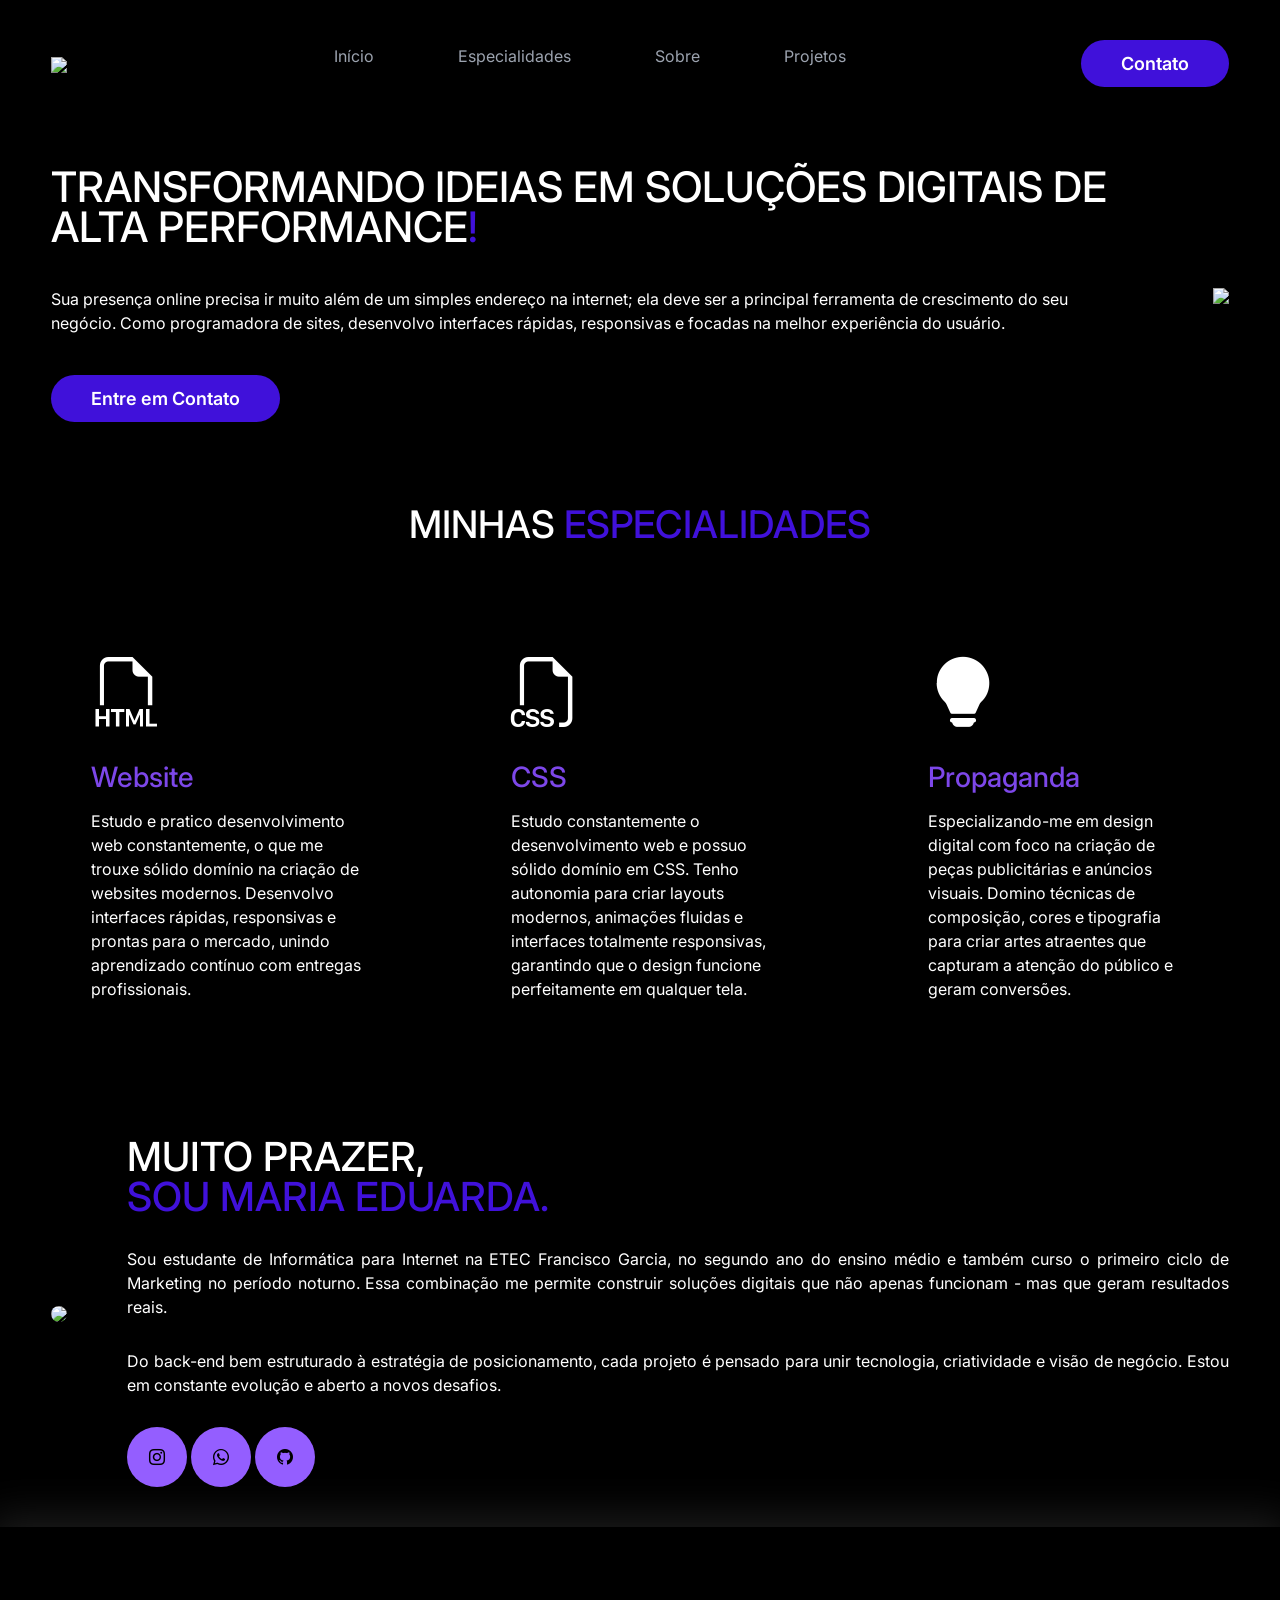
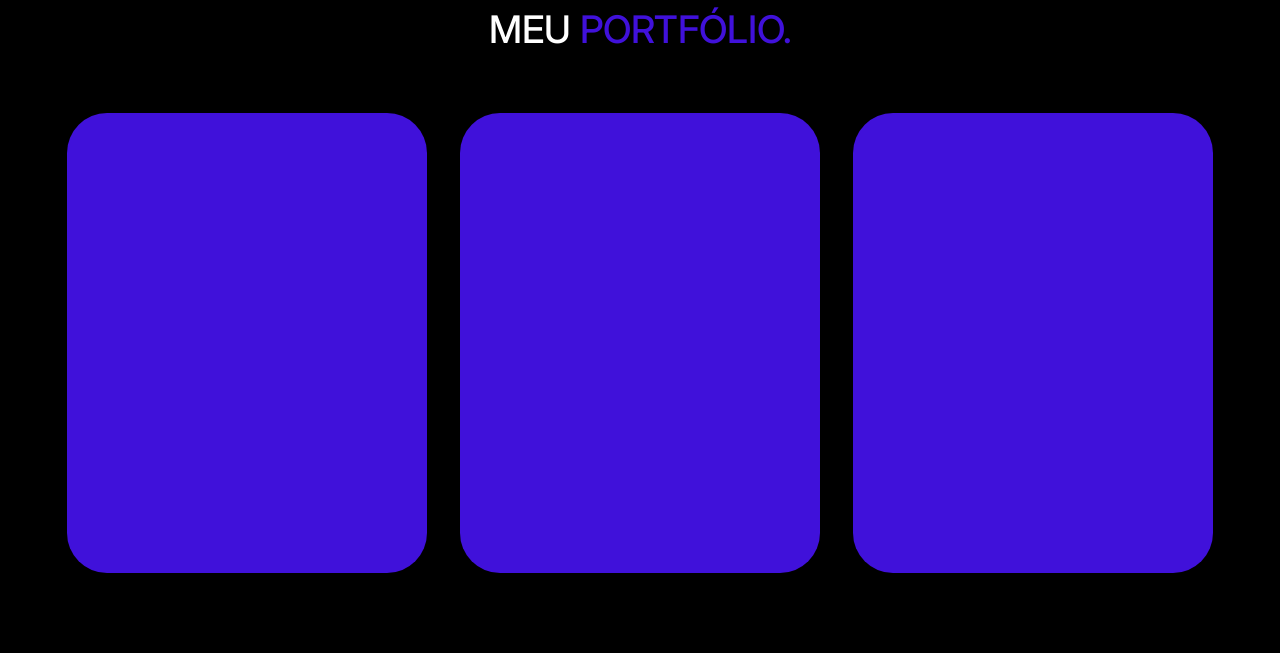
==== index.html @ b735ae2e "prettier formater" ====
<!doctype html>
<html lang="pt-br">
  <head>
    <meta charset="UTF-8" />
    <meta name="viewport" content="width=device-width, initial-scale=1.0" />
    <!-- GOOGLE FONTS-->
    <link rel="preconnect" href="https://fonts.googleapis.com" />
    <link rel="preconnect" href="https://fonts.gstatic.com" crossorigin />
    <link
      href="https://fonts.googleapis.com/css2?family=Inter:ital,opsz,wght@0,14..32,100..900;1,14..32,100..900&display=swap"
      rel="stylesheet"
    />

    <!-- BOOTSTRAP CSS -->
    <link
      href="https://cdn.jsdelivr.net/npm/bootstrap@5.3.3/dist/css/bootstrap.min.css"
      rel="stylesheet"
    />

    <!-- BOOTSTRAP ICONS -->
    <link
      rel="stylesheet"
      href="https://cdn.jsdelivr.net/npm/bootstrap-icons@1.11.3/font/bootstrap-icons.min.css"
    />

    <link rel="stylesheet" href="portfolio.css" />
    <title>Portfólio Maria</title>
  </head>

  <body>
    <header>
      <div class="interface">
        <div class="logo">
          <a href="#">
            <img src="me.png" style="height: 100px" />
          </a>
        </div>
        <!--logo-->
        <nav class="menu-desktop">
          <ul>
            <li><a href="#">Início</a></li>
            <li><a href="#">Especialidades</a></li>
            <li><a href="#">Sobre</a></li>
            <li><a href="#">Projetos</a></li>
          </ul>
        </nav>
        <div class="contato-madu">
          <a href="#">
            <button>Contato</button>
          </a>
        </div>
        <!--contato-madu-->
      </div>
      <!--Interface-->
    </header>

    <main>
      <section class="topo-do-site">
        <div class="interface">
          <div class="flex">
            <div class="txt-topo-site">
              <h1>
                TRANSFORMANDO IDEIAS EM SOLUÇÕES DIGITAIS DE ALTA
                PERFORMANCE<span>!</span>
              </h1>
              <p>
                Sua presença online precisa ir muito além de um simples endereço
                na internet; ela deve ser a principal ferramenta de crescimento
                do seu negócio. Como programadora de sites, desenvolvo
                interfaces rápidas, responsivas e focadas na melhor experiência
                do usuário.
              </p>
              <div class="contato-madu">
                <a href="#"> <button>Entre em Contato</button></a>
              </div>
            </div>
            <!--txt-topo-site-->
            <div class="img-topo-site">
              <img src="msf.png" height="500px" />
            </div>
            <!--img-topo-site-->
          </div>
          <!--flex-->
        </div>
        <!--Interface-->
      </section>
      <!--topo-do-site-->

      <section class="especialidades">
        <div class="interface">
          <h2 class="titulo">MINHAS <span>ESPECIALIDADES</span></h2>
          <div class="flex">
            <div class="especialidades-box">
              <i class="bi bi-filetype-html"></i>
              <h3 style="color: #7d47e9">Website</h3>
              <p>
                Estudo e pratico desenvolvimento web constantemente, o que me
                trouxe sólido domínio na criação de websites modernos.
                Desenvolvo interfaces rápidas, responsivas e prontas para o
                mercado, unindo aprendizado contínuo com entregas profissionais.
              </p>
            </div>
            <!--especialidades-box-->
            <div class="especialidades-box">
              <i class="bi bi-filetype-css"></i>
              <h3 style="color: #7d47e9">CSS</h3>
              <p>
                Estudo constantemente o desenvolvimento web e possuo sólido
                domínio em CSS. Tenho autonomia para criar layouts modernos,
                animações fluidas e interfaces totalmente responsivas,
                garantindo que o design funcione perfeitamente em qualquer tela.
              </p>
            </div>
            <!--especialidades-box-->
            <div class="especialidades-box">
              <i class="bi bi-lightbulb-fill"></i>
              <h3 style="color: #7d47e9">Propaganda</h3>
              <p>
                Especializando-me em design digital com foco na criação de peças
                publicitárias e anúncios visuais. Domino técnicas de composição,
                cores e tipografia para criar artes atraentes que capturam a
                atenção do público e geram conversões.
              </p>
            </div>
            <!--especialidades-box-->
          </div>
          <!--flex-->
        </div>
        <!--Interface-->
      </section>
      <!--especialidades-->

      <section class="sobre">
        <div class="interface">
          <div class="flex">
            <div class="img-sobre">
              <img src="Madu.png" style="height: 300px; border-radius: 20px" />
            </div>
            <!--img-sobre-->
            <div class="txt-sobre">
              <h2>MUITO PRAZER, <span> SOU MARIA EDUARDA.</span></h2>
              <p>
                Sou estudante de Informática para Internet na ETEC Francisco
                Garcia, no segundo ano do ensino médio e também curso o primeiro
                ciclo de Marketing no período noturno. Essa combinação me
                permite construir soluções digitais que não apenas funcionam -
                mas que geram resultados reais.
              </p>
              <p>
                Do back-end bem estruturado à estratégia de posicionamento, cada
                projeto é pensado para unir tecnologia, criatividade e visão de
                negócio. Estou em constante evolução e aberto a novos desafios.
              </p>
              <div class="social-madu">
                <a href="#"
                  ><button><i class="bi bi-instagram"></i></button
                ></a>
                <a
                  href="https://wa.me/5519996083109?text=Oi,%20vi%20seu%20portfólio%20e%20gostaria%20de%20mais%20informações!"
                  target="_blank"
                >
                  <button><i class="bi bi-whatsapp"></i></button
                ></a>
                <a href="https://github.com/mariaeduardaCoderDev"
                  ><button><i class="bi bi-github"></i></button
                ></a>
              </div>
              <!--social-madu-->
            </div>
            <!--txt-sobre-->
          </div>
          <!--flex-->
        </div>
        <!--interface-->
      </section>
      <!--sobre-->

      <section class="portfolio">
        <div class="interface">
          <h2 class="titulo">MEU <span>PORTFÓLIO.</span></h2>
          <div class="flex">
            <div class="img-port">
              <div class="overlay">
                Fotografia e Edição de Fotos <br />
                (Projeto Pessoal)
              </div>
            </div>
            <div class="img-port2">
              <div class="overlay">
                <p>
                  Projeto Arrecadação Solidária <br />
                  (Projeto do Ensino médio
                </p>
              </div>
            </div>
            <div class="img-port3">
              <div class="overlay">
                Projeto NSA <br />
                (Projeto MTEC Informática)
              </div>
            </div>
          </div>
          <!--flex-->
        </div>
        <!--interface-->
      </section>
      <!--portfolio-->
    </main>
  </body>
</html>
---- portfolio.css ----
/* ESTILO GERAL */
* {
  margin: 0px;
  padding: 0px;
  box-sizing: border-box;
  font-family: "Inter", sans-serif;
}

body {
  background-color: #000000;
  height: 100vh;
}

.interface {
  max-width: 1280px;
  margin: 0 auto;
}

.flex {
  display: flex;
}

.contato-madu a button {
  cursor: pointer;
  font-weight: 600;
  padding: 10px 40px;
  font-size: 18px;
  color: #fff;
  background-color: #4011da;
  border: 0;
  border-radius: 30px;
}

h2.titulo {
  color: #fff;
  font-size: 38px;
  text-align: center;
}

h2.titulo span {
  color: #4011da;
}

/* ESTILO CABEÇALHO */
header {
  padding: 40px 4%;
}

header > .interface {
  display: flex;
  align-items: center;
  justify-content: space-between;
}

header a {
  color: #9ca3af;
  text-decoration: none;
  display: inline-block;
  transition: 0.2s;
}

header a:hover {
  color: #945eff;
  transform: scale(1.05);
}

header nav ul {
  list-style-type: none;
}

.menu-desktop ul li {
  display: inline-block;
  padding: 0 40px;
}

.contato-madu a button:hover {
  box-shadow: 0px 0px 8px #8141ff;
  transform: scale(1.05);
  transition: 0.2s;
}

/* ESTILO DO TOPO DO SITE */
section.topo-do-site {
  padding: 40px 4%;
}

section.topo-do-site .flex {
  align-items: center;
  justify-content: center;
  gap: 90px;
}

.topo-do-site h1 {
  color: #fff;
  font-size: 42px;
  line-height: 40px;
}

.topo-do-site .txt-topo-site h1 span {
  color: #4011da;
}

.topo-do-site .txt-topo-site p {
  color: #fff;
  margin: 40px 0px;
}

.topo-do-site .img-topo-site {
  position: relative;
  animation: flutuar 2s ease-in-out infinite alternate;
}

@keyframes flutuar {
  0% {
    top: 0;
  }
  100% {
    top: 30px;
  }
}

/* ESTILO DAS ESPECIALIDADES */
section.especialidades {
  padding: 40px 4%;
}

.especialidades .flex {
  gap: 60px;
}

.especialidades .especialidades-box {
  color: #fff;
  padding: 40px;
  margin-top: 45px;
  border-radius: 20px;
  transition: 0.2s;
}

.especialidades .especialidades-box i {
  font-size: 70px;
  color: #ffffff;
}

.especialidades .especialidades-box h3 {
  font-size: 28px;
  margin: 15px 0px;
}

.especialidades .especialidades-box:hover {
  transform: scale(1.05);
  box-shadow: 0 0 8px #ffffff8e;
}

/* ESTILO SOBRE */
section.sobre {
  padding: 40px 4%;
}

section.sobre .flex {
  align-items: center;
  gap: 60px;
}

.sobre .txt-sobre {
  color: #fff;
}

.sobre .txt-sobre h2 {
  font-size: 40px;
  line-height: 40px;
  margin-bottom: 30px;
}

.sobre .txt-sobre h2 span {
  color: #4011da;
  display: block;
}

.sobre .txt-sobre p {
  margin: 30px 0;
  text-align: justify;
}

.sobre .txt-sobre .social-madu button {
  height: 60px;
  width: 60px;
  border-radius: 50%;
  border: 0;
  background-color: #945eff;
}

.social-madu a button:hover {
  transform: scale(1.1);
  transition: 0.2s;
  box-shadow: 0 0 8px #6350a3;
}

/* ESTILO DO PORTFÓLIO */
section.portfolio {
  padding: 80px 4%;
  box-shadow: 0 0 40px 10px #ffffff1d;
}

section.portfolio .flex {
  justify-content: space-around;
  margin-top: 60px;
}

.img-port {
  width: 360px;
  height: 460px;
  background-image: url("FOTOGRAFIA.png");
  background-size: cover;
  background-position: 100% 0%;
  background-repeat: no-repeat;
  cursor: pointer;
  border-radius: 40px;
  position: relative;
  background-color: #4011da;
}

.img-port2 {
  width: 360px;
  height: 460px;
  background-image: url("Coleta.png");
  background-size: cover;
  background-position: 100% 0%;
  background-repeat: no-repeat;
  cursor: pointer;
  border-radius: 40px;
  position: relative;
  background-color: #4011da;
}

.img-port3 {
  width: 360px;
  height: 460px;
  background-image: url("nsa.png");
  background-size: cover;
  background-position: 100% 0%;
  cursor: pointer;
  border-radius: 40px;
  position: relative;
  background-color: #4011da;
}

.img-port:hover {
  background-position: 100% 100%;
  transition: 4s;
}

.img-port2:hover {
  background-position: 100% 100%;
  transition: 4s;
}

.img-port3:hover {
  background-position: 100% 100%;
  transition: 4s;
}

.overlay {
  position: absolute;
  top: 0;
  left: 0;
  width: 100%;
  height: 100%;
  background-color: #000000b8;
  border-radius: 40px;
  display: flex;
  align-items: center;
  justify-content: center;
  font-size: 20px;
  font-weight: 600;
  color: #fff;
  opacity: 0;
  text-align: center;
}

.overlay:hover {
  opacity: 1;
  transition: 0.5s;
}

.img-port2 .overlay p {
  margin-left: 5px;
  margin-right: 5px;
}
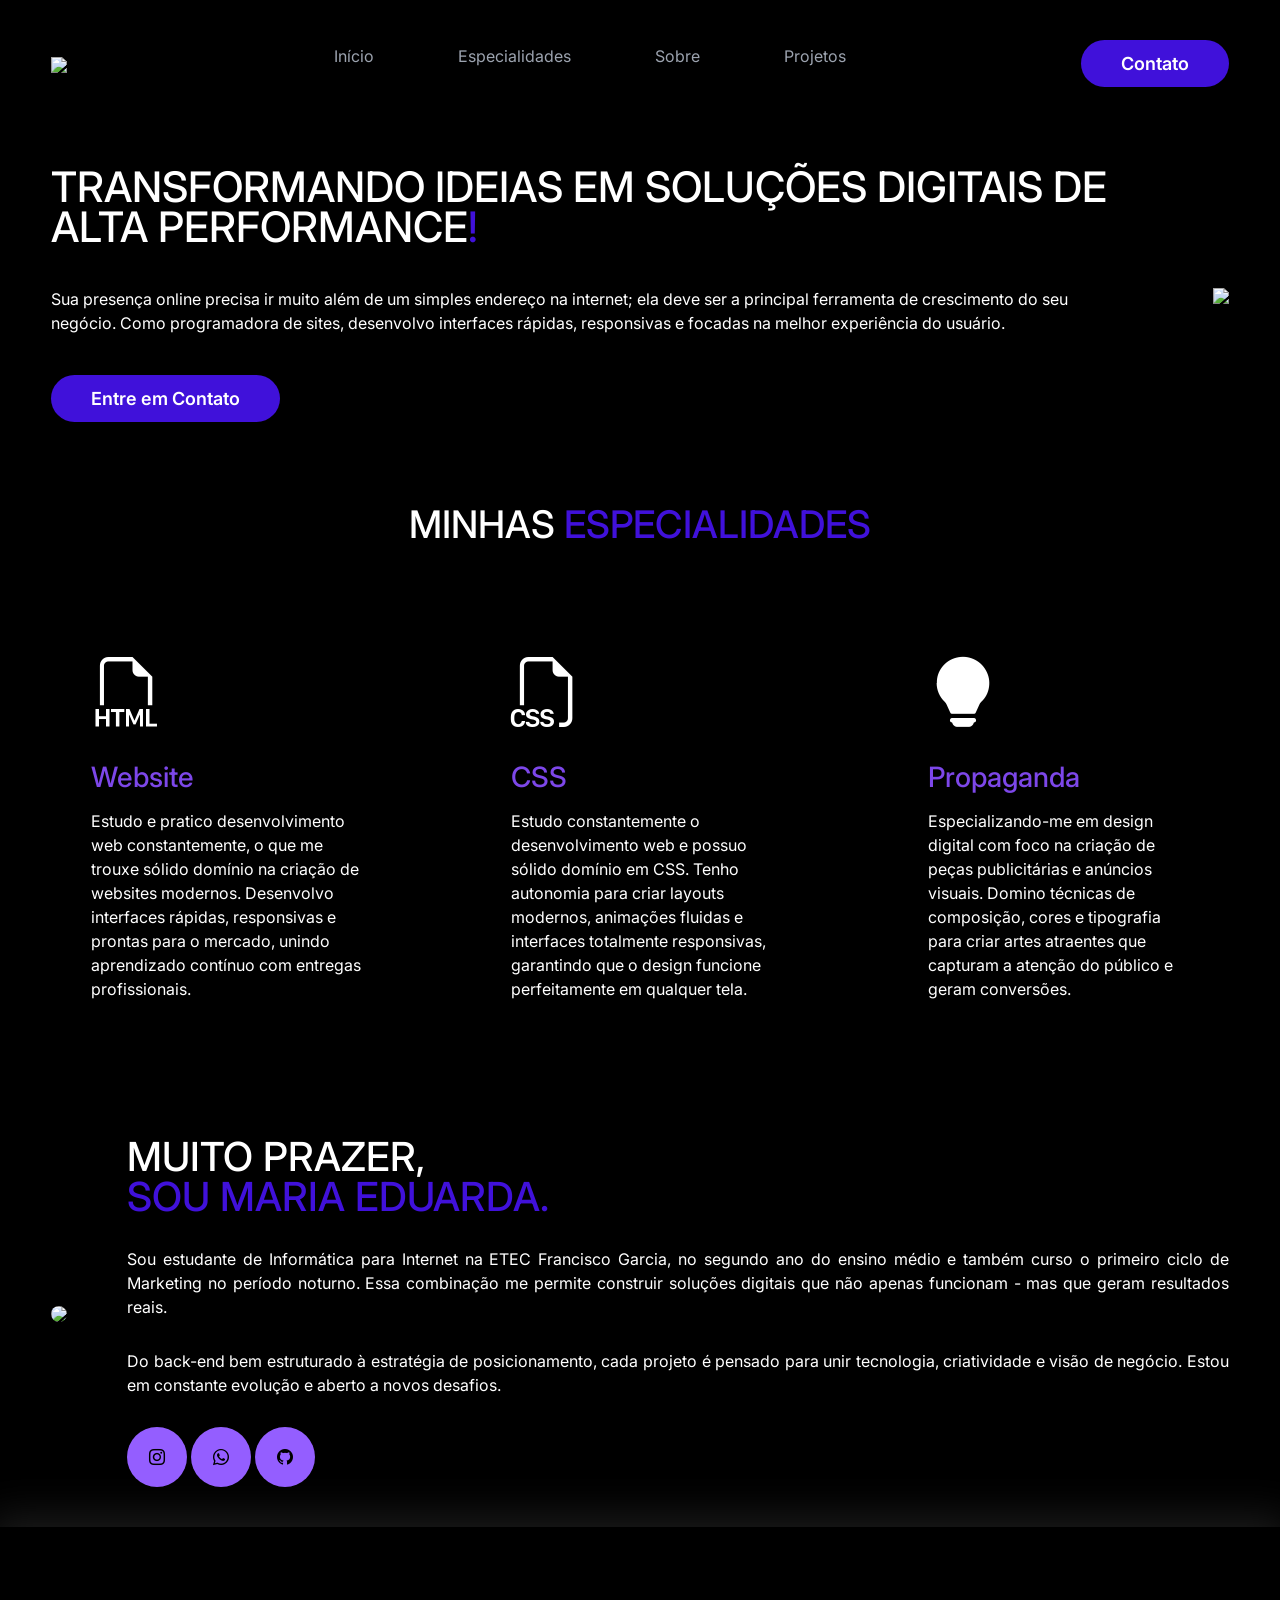
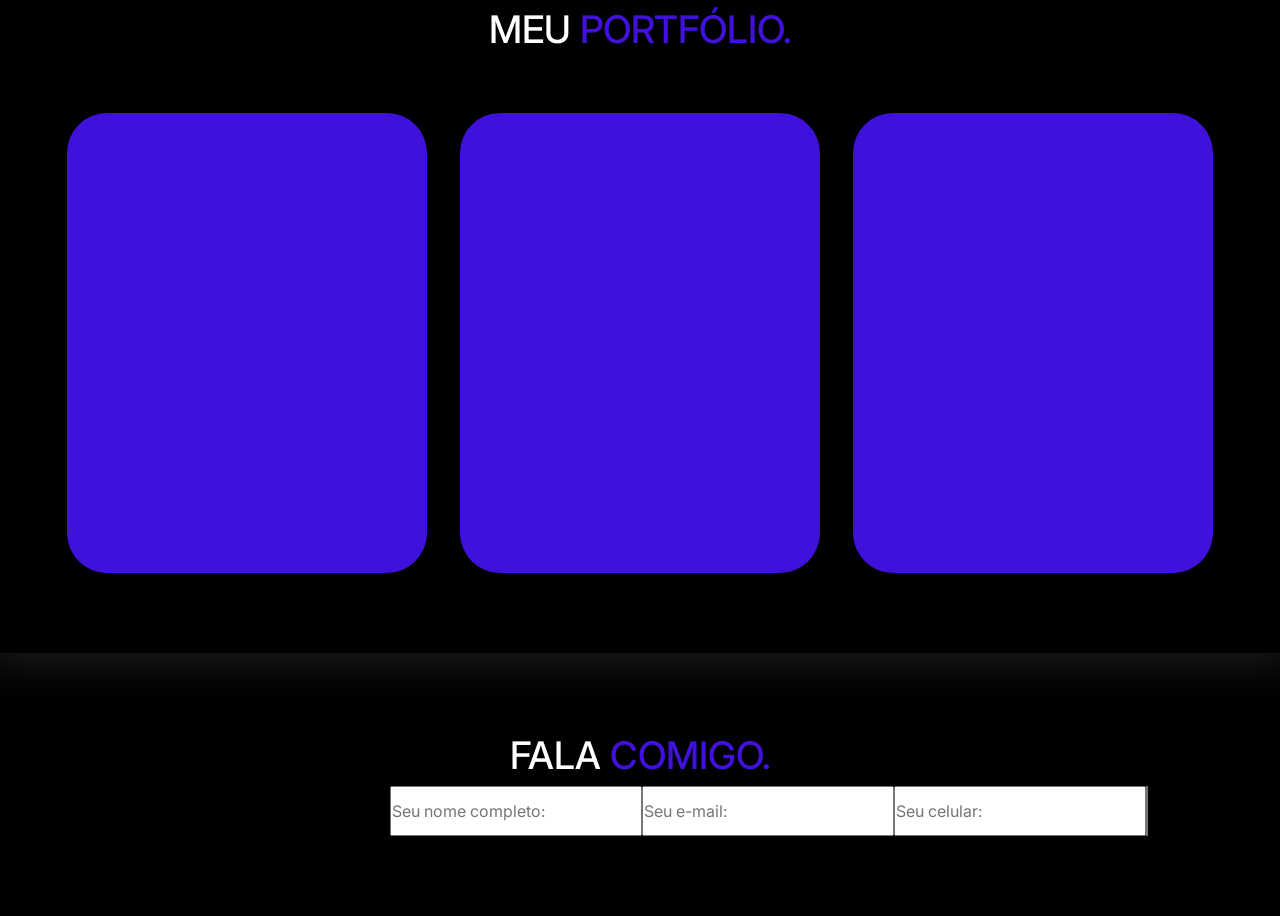
==== commit 6aefa9ba: "44" ====
--- a/index.html
+++ b/index.html
@@ -205,6 +205,18 @@
         <!--interface-->
       </section>
       <!--portfolio-->
+      <section class="formulario">
+        <div class="interface">
+                    <h2 class="titulo">FALA <span>COMIGO.</span></h2>
+          <form action=" "> 
+            <input type="text" name="" id="" placeholder="Seu nome completo:" required>
+            <input type="text" name="" id="" placeholder="Seu e-mail:" required>
+            <input type="text" name="" id="" placeholder="Seu celular:">
+            <textarea name="" id="" placeholder="Sua mensagem:" required>
+            <div class="btn-eviar"><input type="submit" value="Enviar"></div>
+          </form>
+        </div><!--Interface-->
+      </section> <!--formulario-->
     </main>
   </body>
 </html>
--- a/portfolio.css
+++ b/portfolio.css
@@ -286,3 +286,13 @@
   margin-left: 5px;
   margin-right: 5px;
 }
+
+/* ESTILO DE FORMULÁRIO DE CONTATO */
+section.formulario {
+  padding: 80px 4px;
+}
+form {
+  max-width: 500px;
+  margin: 0 auto;
+  display: flex;
+}
